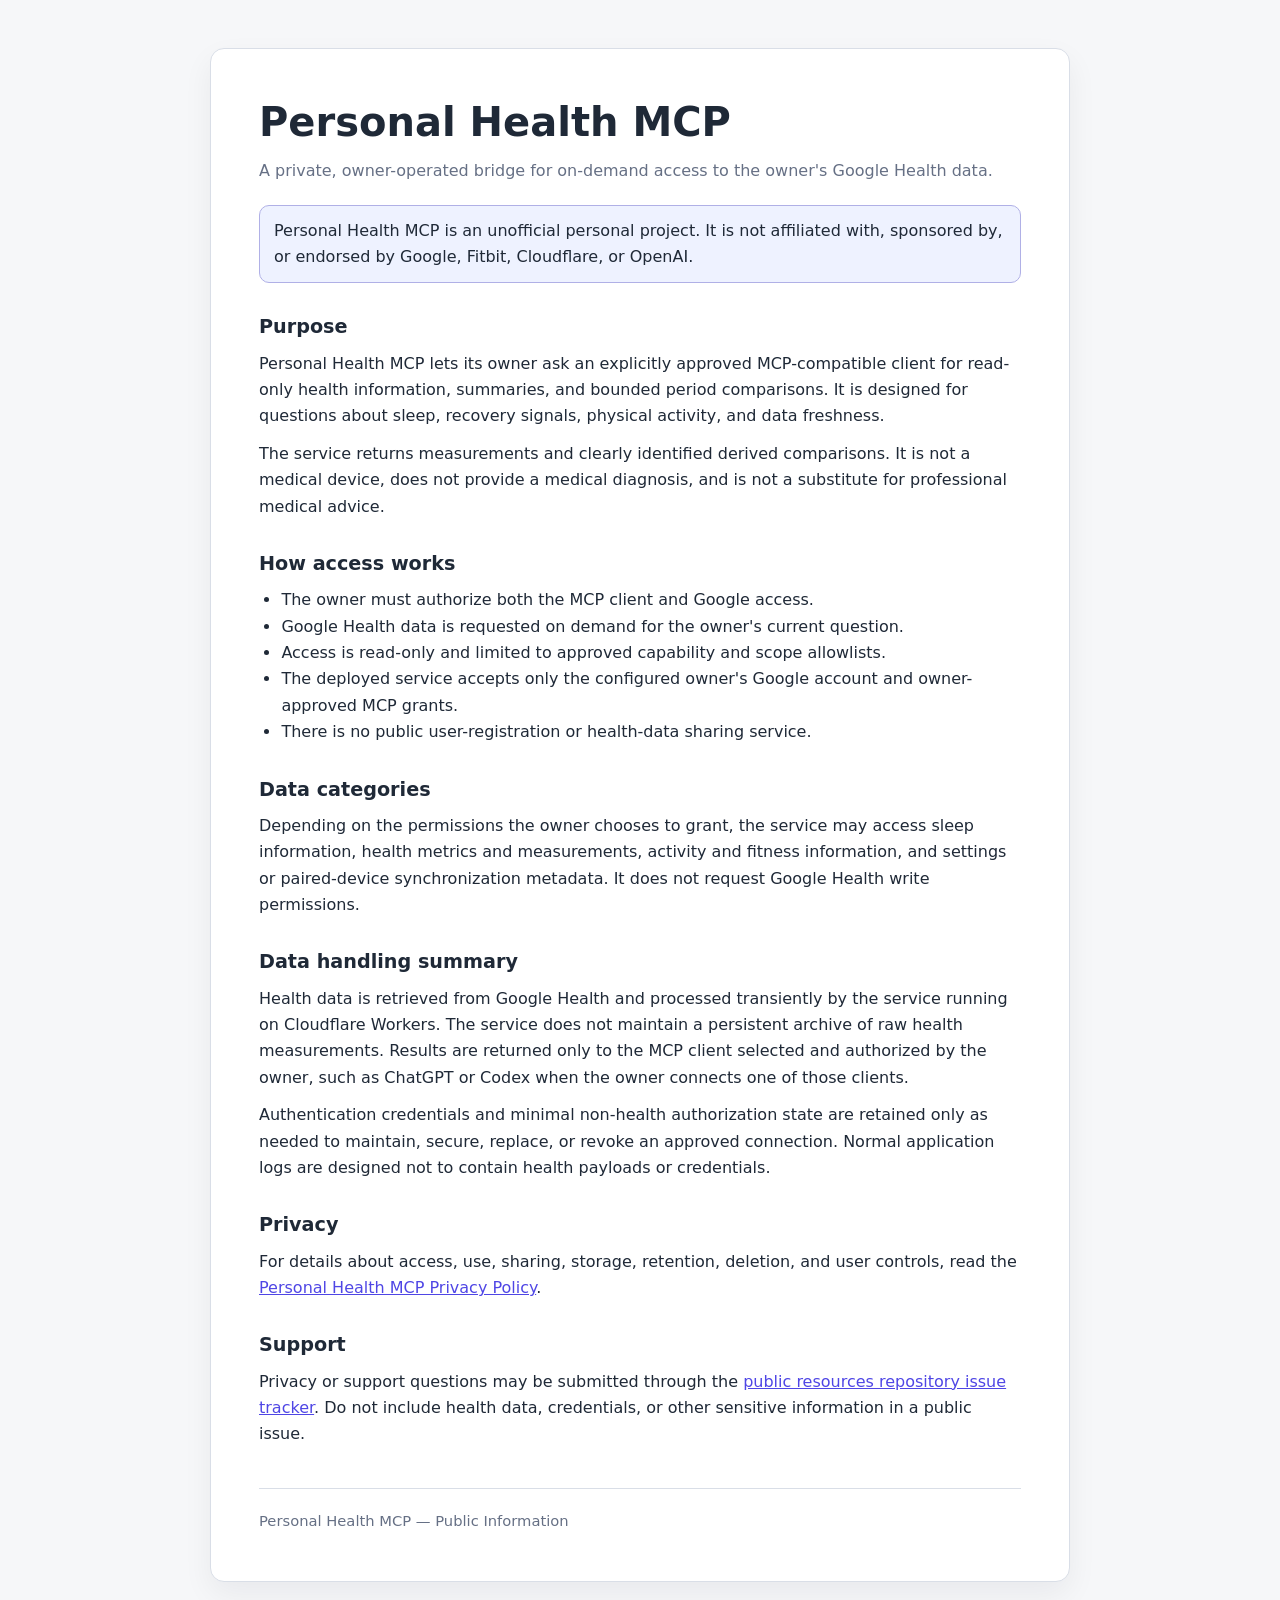
==== personal-health-mcp/index.html @ 7caa4382 "publish Personal Health MCP disclosures" ====
<!doctype html>
<html lang="en">
<head>
  <meta charset="utf-8">
  <meta name="viewport" content="width=device-width, initial-scale=1">
  <title>Personal Health MCP</title>
  <link rel="stylesheet" href="/assets/site.css">
</head>
<body>
  <main>
    <article>
      <h1>Personal Health MCP</h1>
      <p class="meta">A private, owner-operated bridge for on-demand access to the owner's Google Health data.</p>

      <div class="notice">
        Personal Health MCP is an unofficial personal project. It is not affiliated with, sponsored by, or endorsed by Google, Fitbit, Cloudflare, or OpenAI.
      </div>

      <h2>Purpose</h2>
      <p>Personal Health MCP lets its owner ask an explicitly approved MCP-compatible client for read-only health information, summaries, and bounded period comparisons. It is designed for questions about sleep, recovery signals, physical activity, and data freshness.</p>
      <p>The service returns measurements and clearly identified derived comparisons. It is not a medical device, does not provide a medical diagnosis, and is not a substitute for professional medical advice.</p>

      <h2>How access works</h2>
      <ul>
        <li>The owner must authorize both the MCP client and Google access.</li>
        <li>Google Health data is requested on demand for the owner's current question.</li>
        <li>Access is read-only and limited to approved capability and scope allowlists.</li>
        <li>The deployed service accepts only the configured owner's Google account and owner-approved MCP grants.</li>
        <li>There is no public user-registration or health-data sharing service.</li>
      </ul>

      <h2>Data categories</h2>
      <p>Depending on the permissions the owner chooses to grant, the service may access sleep information, health metrics and measurements, activity and fitness information, and settings or paired-device synchronization metadata. It does not request Google Health write permissions.</p>

      <h2>Data handling summary</h2>
      <p>Health data is retrieved from Google Health and processed transiently by the service running on Cloudflare Workers. The service does not maintain a persistent archive of raw health measurements. Results are returned only to the MCP client selected and authorized by the owner, such as ChatGPT or Codex when the owner connects one of those clients.</p>
      <p>Authentication credentials and minimal non-health authorization state are retained only as needed to maintain, secure, replace, or revoke an approved connection. Normal application logs are designed not to contain health payloads or credentials.</p>

      <h2>Privacy</h2>
      <p>For details about access, use, sharing, storage, retention, deletion, and user controls, read the <a href="/personal-health-mcp/privacy/">Personal Health MCP Privacy Policy</a>.</p>

      <h2>Support</h2>
      <p>Privacy or support questions may be submitted through the <a href="https://github.com/YoraLAB-Public-Resources/YoraLAB-Public-Resources.github.io/issues">public resources repository issue tracker</a>. Do not include health data, credentials, or other sensitive information in a public issue.</p>

      <footer>
        Personal Health MCP — Public Information
      </footer>
    </article>
  </main>
</body>
</html>
---- assets/site.css ----
:root {
  color-scheme: light dark;
  --bg: #f6f7f9;
  --surface: #ffffff;
  --border: #d9dee7;
  --text: #1f2937;
  --muted: #667085;
  --accent: #4f46e5;
  --accent-soft: #eef2ff;
  --code-bg: #f1f5f9;
  font-family: system-ui, -apple-system, BlinkMacSystemFont, "Segoe UI", sans-serif;
}

@media (prefers-color-scheme: dark) {
  :root {
    --bg: #0f172a;
    --surface: #172033;
    --border: #334155;
    --text: #f8fafc;
    --muted: #a4afc1;
    --accent: #a5b4fc;
    --accent-soft: #252b52;
    --code-bg: #202b40;
  }
}

* {
  box-sizing: border-box;
}

body {
  margin: 0;
  background: var(--bg);
  color: var(--text);
  line-height: 1.65;
}

main {
  width: min(860px, calc(100% - 32px));
  margin: 48px auto;
}

article,
.landing {
  background: var(--surface);
  border: 1px solid var(--border);
  border-radius: 14px;
  padding: clamp(24px, 5vw, 48px);
  box-shadow: 0 12px 30px rgba(15, 23, 42, 0.06);
}

h1,
h2 {
  line-height: 1.25;
}

h1 {
  margin: 0 0 8px;
  font-size: clamp(1.8rem, 5vw, 2.5rem);
}

h2 {
  margin: 2rem 0 0.7rem;
  font-size: 1.2rem;
}

p,
ul {
  margin: 0.7rem 0;
}

ul {
  padding-left: 1.4rem;
}

.meta,
.note {
  color: var(--muted);
}

.notice {
  margin: 1.25rem 0;
  padding: 12px 14px;
  border: 1px solid color-mix(in srgb, var(--accent) 30%, var(--border));
  border-radius: 10px;
  background: var(--accent-soft);
}

code {
  padding: 0.1em 0.35em;
  border-radius: 5px;
  background: var(--code-bg);
  font-size: 0.92em;
}

a {
  color: var(--accent);
}

footer {
  margin-top: 2.5rem;
  padding-top: 1.25rem;
  border-top: 1px solid var(--border);
  color: var(--muted);
  font-size: 0.92rem;
}

@media (max-width: 560px) {
  main {
    width: min(100% - 20px, 860px);
    margin: 20px auto;
  }

  article,
  .landing {
    border-radius: 10px;
    padding: 22px 18px;
  }
}
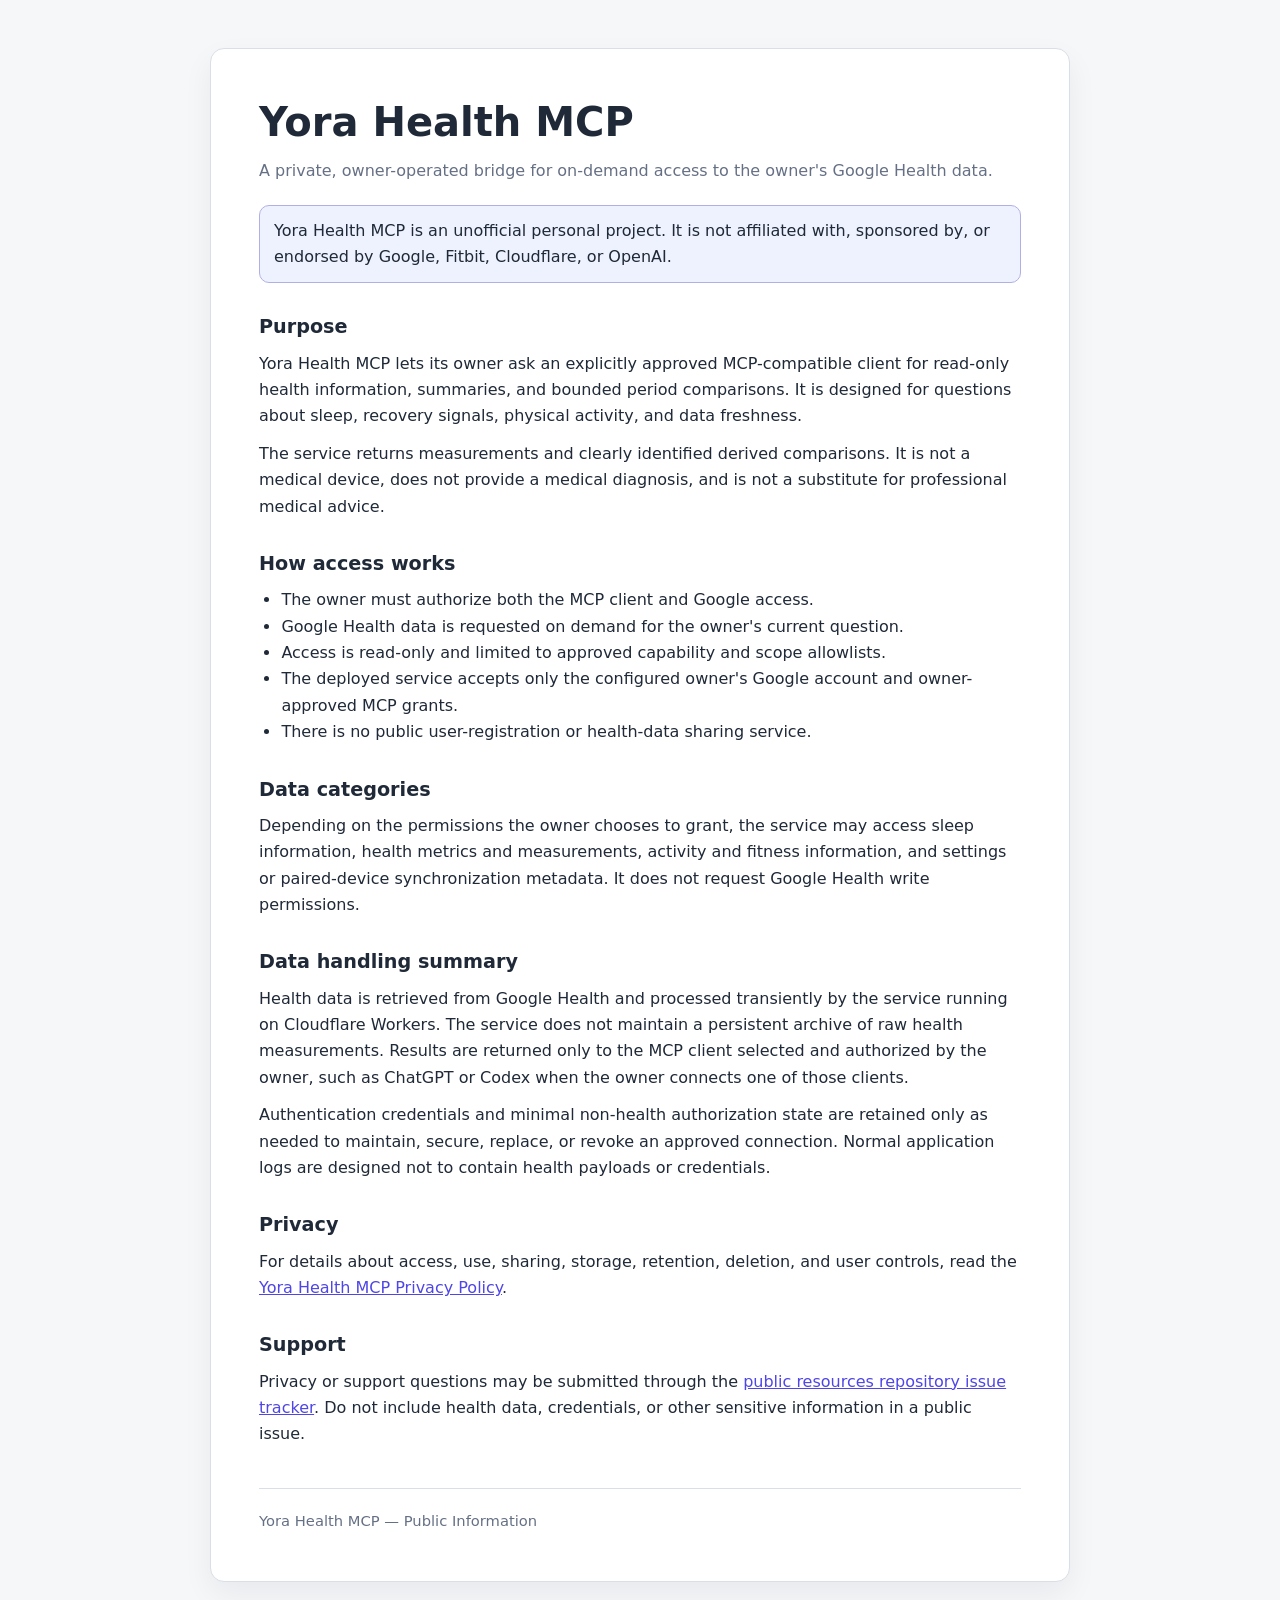
==== commit b2aaef3c: "align public app name" ====
--- a/personal-health-mcp/index.html
+++ b/personal-health-mcp/index.html
@@ -3,21 +3,21 @@
 <head>
   <meta charset="utf-8">
   <meta name="viewport" content="width=device-width, initial-scale=1">
-  <title>Personal Health MCP</title>
+  <title>Yora Health MCP</title>
   <link rel="stylesheet" href="/assets/site.css">
 </head>
 <body>
   <main>
     <article>
-      <h1>Personal Health MCP</h1>
+      <h1>Yora Health MCP</h1>
       <p class="meta">A private, owner-operated bridge for on-demand access to the owner's Google Health data.</p>
 
       <div class="notice">
-        Personal Health MCP is an unofficial personal project. It is not affiliated with, sponsored by, or endorsed by Google, Fitbit, Cloudflare, or OpenAI.
+        Yora Health MCP is an unofficial personal project. It is not affiliated with, sponsored by, or endorsed by Google, Fitbit, Cloudflare, or OpenAI.
       </div>
 
       <h2>Purpose</h2>
-      <p>Personal Health MCP lets its owner ask an explicitly approved MCP-compatible client for read-only health information, summaries, and bounded period comparisons. It is designed for questions about sleep, recovery signals, physical activity, and data freshness.</p>
+      <p>Yora Health MCP lets its owner ask an explicitly approved MCP-compatible client for read-only health information, summaries, and bounded period comparisons. It is designed for questions about sleep, recovery signals, physical activity, and data freshness.</p>
       <p>The service returns measurements and clearly identified derived comparisons. It is not a medical device, does not provide a medical diagnosis, and is not a substitute for professional medical advice.</p>
 
       <h2>How access works</h2>
@@ -37,13 +37,13 @@
       <p>Authentication credentials and minimal non-health authorization state are retained only as needed to maintain, secure, replace, or revoke an approved connection. Normal application logs are designed not to contain health payloads or credentials.</p>
 
       <h2>Privacy</h2>
-      <p>For details about access, use, sharing, storage, retention, deletion, and user controls, read the <a href="/personal-health-mcp/privacy/">Personal Health MCP Privacy Policy</a>.</p>
+      <p>For details about access, use, sharing, storage, retention, deletion, and user controls, read the <a href="/personal-health-mcp/privacy/">Yora Health MCP Privacy Policy</a>.</p>
 
       <h2>Support</h2>
       <p>Privacy or support questions may be submitted through the <a href="https://github.com/YoraLAB-Public-Resources/YoraLAB-Public-Resources.github.io/issues">public resources repository issue tracker</a>. Do not include health data, credentials, or other sensitive information in a public issue.</p>
 
       <footer>
-        Personal Health MCP — Public Information
+        Yora Health MCP — Public Information
       </footer>
     </article>
   </main>
